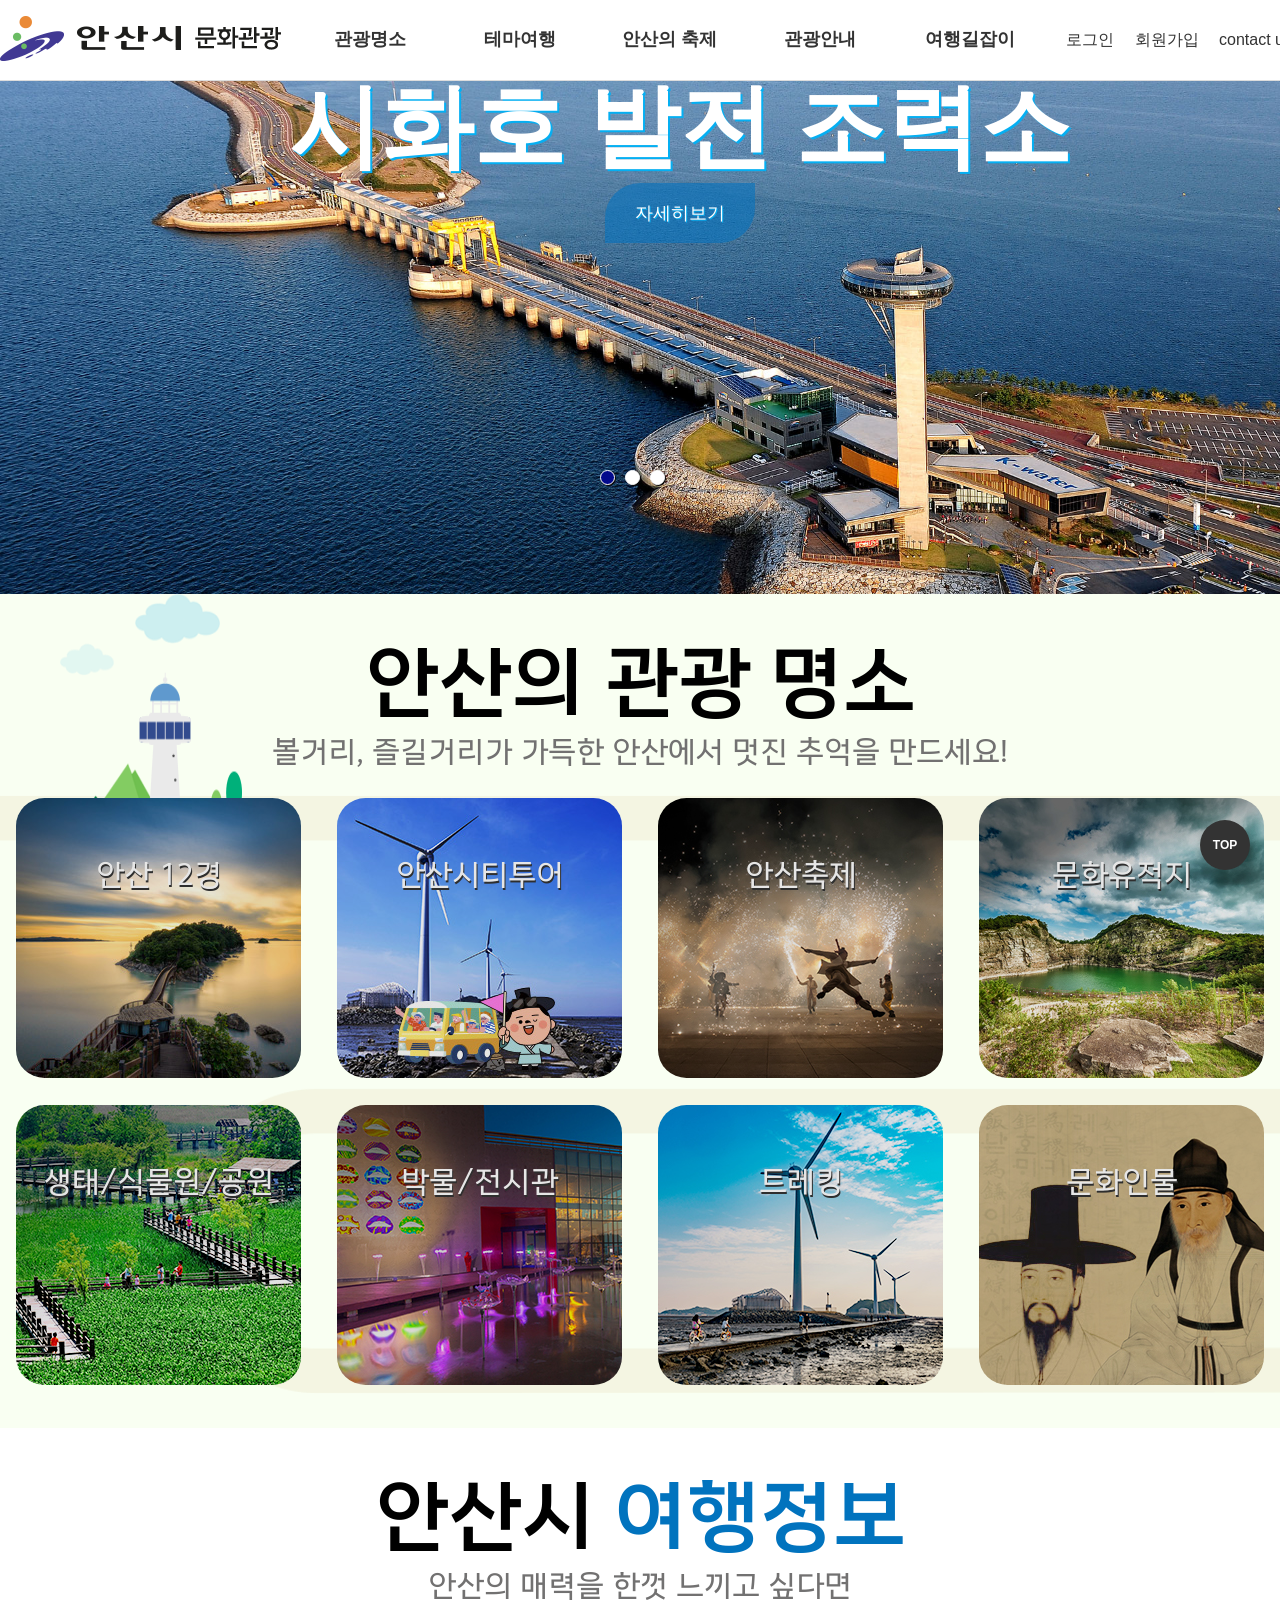
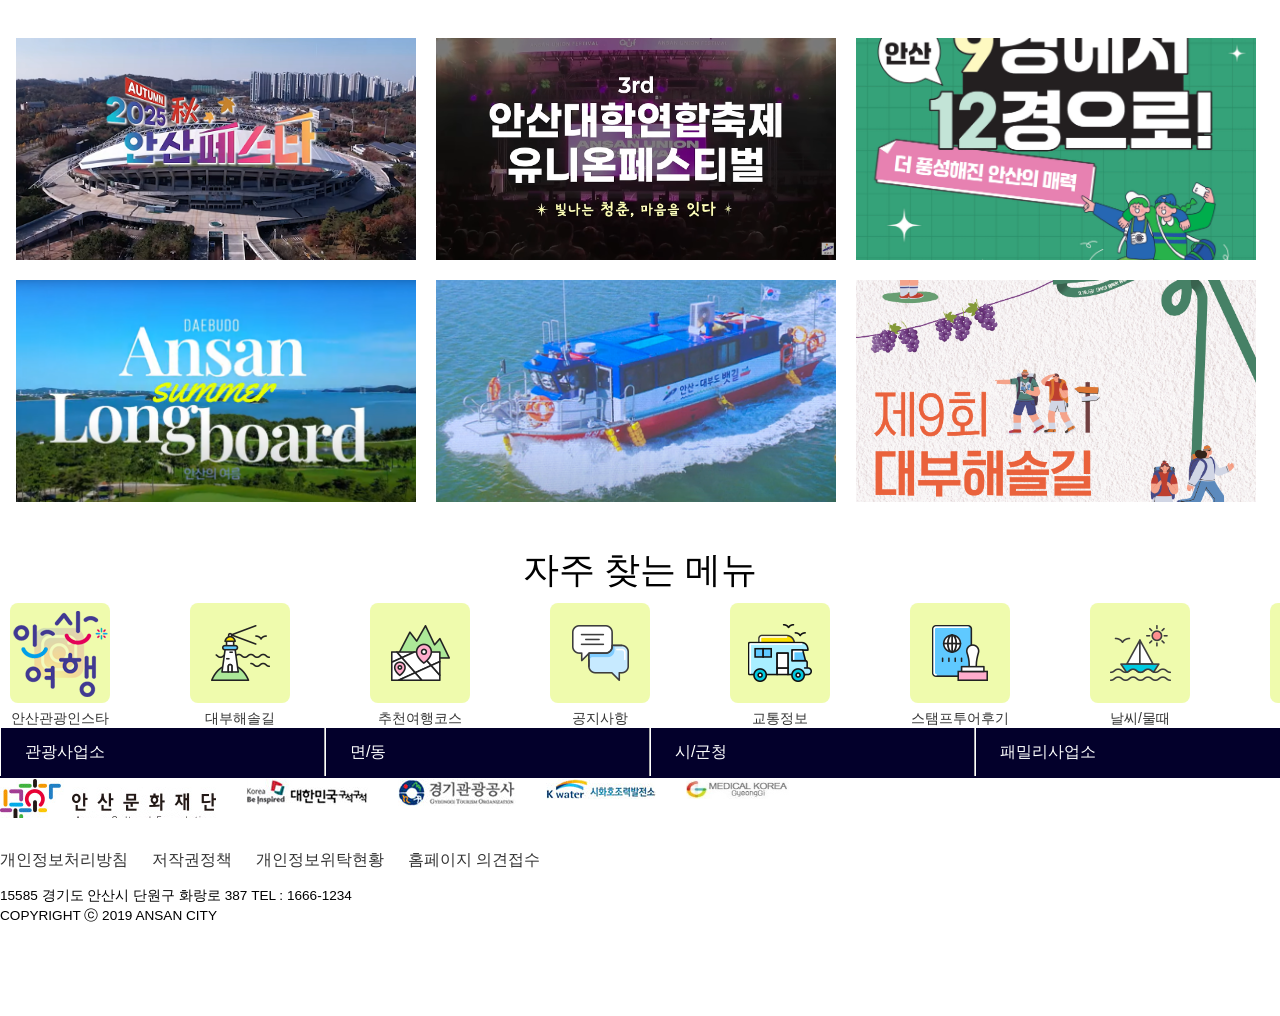
==== index.html @ f05bf269 "안산 문화관광 프로젝트 (미완성)" ====
<!DOCTYPE html>
<head>
    <meta charset="UTF-8">
    <meta name="viewport" content="width=device-width, initial-scale=1.0, maximum-scale=1.0, minimum-scale=1.0,user-scalable=no,target-densitydpi=medium-dpi">
    <title>안산시 문화관광</title>
    <!--메타포: 바로 가기 아이콘, 홈페이지 제목, 검색어, 설명-->
    <meta name="title" content="안산시청 관광문화 홈페이지">
    <meta name="keywords" content="안산 문화관광, 안산시청 문화관광, 안산시 여행정보">
    <meta name="description" content="안산 문화관광 홈페이지">
    <!-- 오픈 그래프 -->
    <meta property="og:type" content="website">
    <meta property="og:description" content="안산 문화관광 홈페이지">
    <meta property="og:site_name" content="안산 관광문화">
    <meta property="og:url" content="https://www.ansan.go.kr/tourinfo/main/main.do">   <!-- 실제 사이트 주소로 변경 -->
    <meta property="og:image" content="">
    
    <!--오픈 그래프-->
    <!--폰트,초기화(reset,css),아이콘-->
    <link rel="stylesheet" href="main.css">
    <link rel="stylesheet" href="reset.css">
    <link rel="stylesheet" href="fonts.css">
    <link rel="stylesheet" href="iconset.css">
    <link rel="stylesheet" href="vs.css">
    <link rel="stylesheet" href="main2.css">
    <link rel="stylesheet" href="responsive.css">
    <link rel="stylesheet" href="common.css">

    <style>
        h1, h2, h3, h4, h5, h6 {font-family: 'Noto', sans-serif;}
        h1 { font-weight: 900; font-size: 72px;}
        h2 { font-weight: 800; font-size: 60px;}
        h3 { font-weight: 700; font-size: 48px;}
        h4 { font-weight: 600; font-size: 36px;}
        p { font-family: 'Noto', sans-serif; font-weight: 400px; line-height: 20px;}
        p.light { font-weight: 400;}
        p.bold {font-weight: 700;}
        p.seoul { font-family: 'SeoulAlrim'; font-weight: 700;}
        span.txt_color { color: rgb(1, 115, 190);}
    </style>
    <style>
    #vs {
        position:relative;
    }
    #vs .img_box {
        width:300vw;
        overflow: hidden;
        transition: 0.8s; 
    }

    #vs .img_box li {
        width: 100vw;
        float:left;
        position: relative;
    }

    #vs img {
        width: 100%;
        height: auto;
        display: block;
    }

    .tit_box {
        position: absolute;
        top: 0;
        width: 100%; 
        left: 40px;
        color: #fff;
    }

    .tit_box h3 {
        text-align: center;
        font-family: 'noto';
        font-size: 92px;
        text-shadow: 2px 2px 0 #05AFF2;
    }

    .tit_box a {
        display: block;
        width: 150px;
        line-height: 60px;
        text-align: center;
        font-size: 18px;
        font-weight: 300;
        clear: both;
        margin: 10px auto;
        color: #fff;
        text-shadow: 1px 1px 0px #05AFF2;
        background-color: rgba(5, 115, 192, 0.6);
        transition: 0.6s; 
        border-radius: 35px 0px 35px 0px; 
    }

    .tit_box a:hover {
        border-radius: 0px 35px 0px 35px;
    }

    .btn_box {
        position:absolute;
        left: 0;
        bottom: 0;
        z-index: 10;
        width: 100%;
        height:24px;
    }
    .btn_wrap {
        width: 80px;
        margin: 0 auto;
        display: flex;
    }
    .btn_wrap li {
        width: 25px;
    }
    .vs_btn {
        display: block;
        width: 15px;
        height: 15px;
        border-radius: 10px;
        background-color: #fff;
        cursor: pointer;
        border:1px solid #ffffff;
        box-shadow: 1px 1px 0px blur #fff;
    }
    </style>
    <style>
/* html body를 붙여 선택자 점수를 가장 높게 만듭니다 */
    #relation ul li {
    position: relative !important;
    overflow: visible !important; /* 내부 박스가 튀어나오게 허용 */
}

    #relation .sel {
    bottom: 100% !important;   /* 부모 li 바로 위부터 시작 (숫자 대신 100%) */
    left: 0 !important;
    height: 0 !important;
    display: block !important;
    visibility: hidden !important;
    transition: height 0.6s !important;
}

/* 체크 시 동작 강제 적용 */
html body #relation input[type=radio]:checked ~ .sel {
    height: 200px !important;
    visibility: visible !important;
    z-index: 9999 !important;   /* 다른 요소에 가려지지 않게 최상단 배치 */
}
</style>
    
</head>
<body>
    <div class="wrap">
        <header id="hd">
            <div class="container">
                <a href="" class="logo">
                    <img src="./output/longlogo.png" alt="안산문화관광로고">
                </a>
                <nav class="gnb">
                    <ul class="menu">
                        <li>
                            <a href="sub1.html" class="dp1">관광명소</a>
                            <ul class="sub">
                                <li><a href="sub1.html">안산12경</a></li>
                                <li><a href="sub12.html">안산 BIG5가치</a></li>
                                <li><a href="sub13.html">김홍도 축제</a></li>
                                <li><a href="sub14.html">자연관광</a></li>
                                <li><a href="sub15.html">문화관광</a></li>
                            </ul>
                        </li>
                        <li>
                            <a href="sub2.html" class="dp2">테마여행</a>
                            <ul class="sub">
                                <li><a href="sub21.html">안산시티투어</a></li>
                                <li><a href="sub22.html">안산생태관광</a></li>
                                <li><a href="sub23.html">안산-대부도 뱃길</a></li>
                                <li><a href="sub24.html">안산스탬프투어</a></li>
                                <li><a href="sub25.html">대부도 3박4일</a></li>
                            </ul>
                            <nav class="tnb"><a href=""></a><a href=""></a><a href=""></a></nav>
                        </li>
                        <li>
                            <a href="sub3.html" class="dp3">안산의 축제</a>
                            <ul class="sub">
                                <li><a href="sub31.html">국제거리극축제</a></li>
                                <li><a href="sub32.html">세계인의 날 축제</a></li>
                                <li><a href="sub33.html">별망성예술제</a></li>
                                <li><a href="sub34.html">단원미술제</a></li>
                                <li><a href="sub35.html">대부포도축제</a></li>
                            </ul>
                            <nav class="tnb"><a href=""></a><a href=""></a><a href=""></a></nav>
                        </li>
                        <li>
                            <a href="sub4.html" class="dp4">관광안내</a>
                            <ul class="sub">
                                <li><a href="sub41.html">안산의 맛</a></li>
                                <li><a href="sub42.html">교통정보</a></li>
                                <li><a href="sub43.html">날씨 * 물때</a></li> <!-- 별모양 가운데 점으로 바꾸기 !-->
                                <li><a href="sub44.html">관광지도</a></li>
                                <li><a href="sub45.html">문화관광해설 예약</a></li>
                            </ul>
                        </li>
                        <li>
                            <a href="sub5.html" class="dp5">여행길잡이</a>
                            <ul class="sub">
                                <li><a href="sub51.html">공지사항</a></li>
                                <li><a href="sub52.html">관광안내소</a></li>
                                <li><a href="sub53.html">관광홍보물 신청</a></li>
                                <li><a href="sub54.html">관광사진</a></li>
                                <li><a href="sub55.html">관광홍보 영상</a></li>
                            </ul>
                        </li>
                    </ul>
                </nav>
                <nav class="tnb">
                        <a href="log.html">로그인</a>
                        <a href="join.html">회원가입</a>
                        <a href="contact.html">contact us</a>
                </nav>
            </div>
    </header>
        <main class="content">
            <figure id="vs">
            <input type="radio" id="ra1" class="ra" name="ra" checked>
            <input type="radio" id="ra2" class="ra" name="ra">
            <input type="radio" id="ra3" class="ra" name="ra">
                <ul class="img_box">
                    <li>
                        <img src="./output/bgi1.jpg" alt="시화호발전조력소">
                        <div class="tit_box">
                            <h3> 시화호 발전 조력소 </h3>
                                <a href="https://www.kwater.or.kr/website/tlight.do">자세히보기
                                </a>
                        </div>
                    </li>
                    <li>
                        <img src="./output/bgi2.jpg" alt="대부해솔길">
                        <div class="tit_box">
                            <h3>대부해솔길</h3>
                            <a href="https://xn--2e0b93jnti.kr/">자세히보기</a>
                        </div>
                    </li>
                    <li>
                        <img src="./output/bgi3.jpg" alt="구봉도 낙조">
                        <div class="tit_box">
                            <h3>구봉도 낙조</h3>
                            <a href="https://구봉도.kr/64">자세히보기</a>
                        </div>
                    </li>
                </ul>
                <div class="btn_box">
                <ul class="btn_wrap">
                    <li><label for="ra1" class="vs_btn" id="vs_btn1"></label></li>
                    <li><label for="ra2" class="vs_btn" id="vs_btn2"></label></li>
                    <li><label for="ra3" class="vs_btn" id="vs_btn3"></label></li>
                </ul>
            </div>
            </figure>

            <section class="page" id="page1">
                <div class="page_wrap">
                    <h2 class="page_title">안산의 관광 명소</h2>
                    <h2 class="tit4">볼거리, 즐길거리가 가득한 안산에서 멋진 추억을 만드세요!</h2>
                    <div class="page_grid">
                    <div class="row2">
                        <figure id="big_thumb1" class="big_thumb">
                            <a href="">
                                <img src="./output/image-row11.jpg" alt="대부해솔길">
                                    <div class="thumb_content">
                                        <h5 class="tit2">안산 12경</h5>
                                        <!-- <span>
                                            <strong>안산 12경</strong>
                                            <em>자세히보기</em>
                                        </span> -->
                                    </div>
                            </a>
                        </figure>
                        <figure id="big_thumb2" class="big_thumb">
                            <a href="">
                                <img src="./output/image-row21.jpg" alt="안산시티투어" >
                                    <div class="thumb_content">
                                        <h5 class="tit2">안산시티투어</h5>
                                    </div>
                            </a>
                            </figure>
                        <figure id="big_thumb3" class="big_thumb">
                            <a href="">
                                <img src="./output/image-row31.jpg" alt="안산 축제">
                                    <div class="thumb_content">
                                        <h5 class="tit2">안산축제</h5>
                                    </div>
                            </a>
                        </figure>
                        <figure id="big_thumb4" class="big_thumb">
                            <a href="">
                                <img src="./output/image-row41.jpg" alt="문화유적지">
                                <div class="thumb_content">
                                    <h5 class="tit2">문화유적지</h5>
                                </div>
                            </a>
                        </figure>
                        <figure id="big_thumb5" class="big_thumb">
                            <a href="">
                                <img src="./output/image-row51.jpg" alt="생태/식물원/공원">
                                <div class="thumb_content">
                                    <h5 class="tit2">생태/식물원/공원</h5>
                                </div>
                            </a>
                        </figure>
                        <figure id="big_thumb6" class="big_thumb">
                            <a href="">
                                <img src="./output/image-row61.jpg" alt="박물/전시관">
                                <div class="thumb_content">
                                    <h5 class="tit2">박물/전시관</h5>
                                </div>
                            </a>
                        </figure>
                        <figure id="big_thumb7" class="big_thumb">
                            <a href="">
                                <img src="./output/image-row71.jpg" alt="트레킹">
                                <div class="thumb_content">
                                    <h5 class="tit2">트레킹</h5>
                                </div>
                            </a>
                        </figure>
                        <figure id="big_thumb8" class="big_thumb">
                            <a href="">
                                <img src="./output/image-row81.jpg" alt="문화인물">
                                <div class="thumb_content">
                                    <h5 class="tit2">문화인물</h5>
                                </div>
                            </a>
                        </figure>
                        </div>
                    </div>
                </div>
        </section>
<a href="#" class="btn-top">TOP</a>

        <section class="page" id="page2">
                <div class="page_wrap">
                    <h2 class="page_title">안산시 <span class="txt_color">여행정보</span></h2>
                    <h2 class="tit4">안산의 매력을 한껏 느끼고 싶다면</h2>
                    <div class="page_grid2">
                    <div class="row3">
                        <div class="movie_wrap" id="movie_wrap2">
                            <ul class="movie_lst">
                                <li class="col" id="movie1"><a href="" class="movie" title="새 창 열림"></a></li>
                                <li class="col" id="movie2"><a href="" class="movie" title="새 창 열림"></a></li>
                                <li class="col" id="movie3"><a href="" class="movie" title="새 창 열림"></a></li>
                                <li class="col" id="movie4"><a href="" class="movie" title="새 창 열림"></a></li>
                                <li class="col" id="movie5"><a href="" class="movie" title="새 창 열림"></a></li>
                                <li class="col" id="movie6"><a href="" class="movie" title="새 창 열림"></a></li>
                            </ul>
                        </div>
                  
                    </div>
            </div>
    <div class="row4">
                        <h4 class="box_tit">자주 찾는 메뉴</h4>
                        <ul class="box_lst">
                            <li class="box_item" id="box_item1">
                                <a href="">
                                    <div class="box_img"></div>
                                    <h5 class="box_item_tit">안산-대부도 뱃길</h5>
                                </a>
                            </li>
                            <li class="box_item" id="box_item2">
                                <a href="">
                                    <div class="box_img"></div>
                                    <h5 class="box_item_tit">안산관광인스타그램</h5>
                                </a>
                            </li>
                            <li class="box_item" id="box_item3">
                                <a href="">
                                    <div class="box_img"></div>
                                    <h5 class="box_item_tit">대부해솔길</h5>
                                </a>
                            </li>
                            <li class="box_item" id="box_item4">
                                <a href="">
                                    <div class="box_img"></div>
                                    <h5 class="box_item_tit">추천여행코스</h5>
                                </a>
                            </li>
                            <li class="box_item" id="box_item5">
                                <a href="">
                                    <div class="box_img"></div>
                                    <h5 class="box_item_tit">공지사항</h5>
                                </a>
                            </li>
                            <li class="box_item" id="box_item6">
                                <a href="">
                                    <div class="box_img"></div>
                                    <h5 class="box_item_tit">교통정보</h5>
                                </a>
                            </li>
                            <li class="box_item" id="box_item7">
                                <a href="">
                                    <div class="box_img"></div>
                                    <h5 class="box_item_tit">스탬프투어후기</h5>
                                </a>
                            </li>
                            <li class="box_item" id="box_item8">
                                <a href="">
                                    <div class="box_img"></div>
                                    <h5 class="box_item_tit">날씨/물때</h5>
                                </a>
                            </li>
                            <li class="box_item" id="box_item9">
                                <a href="">
                                    <div class="box_img"></div>
                                    <h5 class="box_item_tit">홍보물신청</h5>
                            </li>
                        </ul>
                    </div>
                </div>
        </section>
        </main>
            
        <footer id="ft">
            <div class="container">
                <nav id="relation">
                    <ul>
                        <li>
                            <input type="radio" name="sel" id="ra11">
                            <label for="ra11">관광사업소</label>
                            <div class="sel" id="sel1">
                                <a href="">선택1</a>
                                <a href="">선택2</a>
                                <a href="">선택3</a>
                                <a href="">선택4</a>
                                <a href="">선택5</a>
                            </div>
                        </li>
                        <li>
                            <input type="radio" name="sel" id="ra12">
                            <label for="ra12">면/동</label>
                            <div class="sel" id="sel2">
                                <a href="">선택1</a>
                                <a href="">선택2</a>
                                <a href="">선택3</a>
                                <a href="">선택4</a>
                                <a href="">선택5</a>
                            </div>
                        </li>
                        <li>
                            <input type="radio" name="sel" id="ra13">
                            <label for="ra13">시/군청</label>
                            <div class="sel" id="sel3">
                                <a href="">선택1</a>
                                <a href="">선택2</a>
                                <a href="">선택3</a>
                                <a href="">선택4</a>
                                <a href="">선택5</a>
                            </div>
                        </li>
                        <li>
                            <input type="radio" name="sel" id="ra14">
                            <label for="ra14">패밀리사업소</label>
                            <div class="sel" id="sel4">
                                <a href="">선택1</a>
                                <a href="">선택2</a>
                                <a href="">선택3</a>
                                <a href="">선택4</a>
                                <a href="">선택5</a>
                            </div>
                        </li>
                    </ul>
                </nav>
                <nav id="banner_bar">
                    <ul>
                        <li><a href="https://www.ansanart.com/index.do"><img src="./output/banner1.jpg" alt="안산문화재단"></a></li>
                        <li><a href="https://korean.visitkorea.or.kr/main/main.do"><img src="./output/banner2.jpg" alt="대한민국 구석구석"></a></li>
                        <li><a href="https://ggtour.or.kr/gto/"><img src="./output/banner3.jpg" alt="경기관광공사"></a></li>
                        <li><a href="https://www.kwater.or.kr/website/tlight.do"><img src="./output/banner4.jpg" alt="시화호조력발전소"></a></li>
                        <li><a href="https://www.medicalkorea.or.kr/en/index"><img src="./output/banner5.jpg" alt="MEDICAL KOREA"></a></li>
                    </ul>
                </nav>
                <nav id="fnb">
                    <a href="#">개인정보처리방침</a>
                    <a href="#">저작권정책</a>
                    <a href="#">개인정보위탁현황</a>
                    <a href="#">홈페이지 의견접수</a>
                </nav>
                <div class="copyright">
                    <p class="addr"> 15585 경기도 안산시 단원구 화랑로 387 TEL : 1666-1234</p>
                    <p class="copy"> COPYRIGHT ⓒ 2019 ANSAN CITY</p>
                </div>
            </div>
        </footer>
    </div>
</body>
</html>
---- main.css ----
@charset "utf-8";

.page {
    clear: both;
    width: 100vw;
    padding: 40px 0px;
}

.page_wrap {
    width: 1280px;
    margin: 0 auto;
    padding: 0 16px; 
}

.page_title {
    text-align: center;
    font-family: 'SeoulAlrim';
    font-size: 78px;
    line-height: 95px;
    padding:0px 30px;
    font-weight:700;
    
}

.page_grid {
    clear: both;
    width: 100%;
}

#page1 {
    background-color: #f9fff2;
    background-image: url("./output/bgimage1.png");
    background-repeat: no-repeat;
    background-size: 1920px 800px ;

}

.row1, .row2 {
    display: flex;
    gap: 24px;
    flex-wrap: wrap;
    padding-top: 24px;
    justify-content: space-between;
}

.row1 figure, .row2 figure {
    filter: brightness(0.9);
    transition: 0.3s;
}

.row1 figure:hover, .row2 figure:hover {
    filter: brightness(1.1);
}

.big_thumb {
    
    position: relative;
    
}

.big_thumb img {
    
    overflow-x: hidden; 
    border-radius: 10%;
}

.big_thumb:hover img {
    filter: brightness(circle);
    transition: 1s;
}

.big_thumb.span {
    display: none;
}

/* a, em, span { 
    box-sizing: content-box;
} */


.big_thumb .thumb_content {
    position:absolute;
    width: 100%;
    top: 32px;
    z-index: 80;
    padding-top: 24px;
    
    
}

.tit1, .tit2, .tit3 {
    text-align: center;
    font-family: 'SeoulAlrim';
    color: #fff;
    font-weight: 500;
    text-shadow: 1px 2px 0px #333;
    align-items: center;
    line-height: 1.4;
    
}

.tit1 {
    font-size:12px;
}

.tit2 {
    font-size: 30px;
    
}

.tit4 {
    text-align: center;
    font-size: 30px;
    font-family: 'SeoulAlrim';
    color: #727171;
    font-weight: 600;
    align-items: center;
    line-height: 1.5;
}


.s_thumb {
    position: relative;
}

.s_thumb img {
    border: 1px solid #f1f1f1;
}

.s_thumb:hover img {
    border: 1px solid #05AFF2;
}

.s_thumb .thumb_content {
    position:absolute;
    width: 100%;
    top: 32px;
    z-index: 80;
    padding-top: 24px;
}
---- fonts.css ----
@charset "utf-8";

@font-face {
    font-family: 'Noto';
    src: url('./fonts/NotoSansKR-Thin.ttf') format('truetype');
    font-weight: 100;
    font-style: normal;
    font-display: swap;
}

@font-face {
    font-family: 'Noto';
    src: url('./fonts/NotoSansKR-ExtraLight.ttf') format('truetype');
    font-weight: 200;
    font-style: normal;
    font-display: swap;
}
@font-face {
    font-family: 'Noto';
    src: url('./fonts/NotoSansKR-Light.ttf') format('truetype');
    font-weight: 300;
    font-style: normal;
    font-display: swap;
}

@font-face {
    font-family: 'Noto';
    src: url('./fonts/NotoSansKR-Regular.ttf') format('truetype');
    font-weight: 400;
    font-style: normal;
    font-display: swap;
}

@font-face {
    font-family: 'Noto';
    src: url('./fonts/NotoSansKR-Medium.ttf') format('truetype');
    font-weight: 500;
    font-style: normal;
    font-display: swap;
}

@font-face {
    font-family: 'Noto';
    src: url('./fonts/NotoSansKR-SemiBold.ttf') format('truetype');
    font-weight: 600;
    font-style: normal;
    font-display: swap;
}


@font-face {
    font-family: 'Noto';
    src: url('./fonts/NotoSansKR-Bold.ttf') format('truetype');
    font-weight: 700;
    font-style: normal;
    font-display: swap;
}

@font-face {
    font-family: 'Noto';
    src: url('./fonts/NotoSansKR-ExtraBold.ttf') format('truetype');
    font-weight: 800;
    font-style: normal;
    font-display: swap;
}

@font-face {
    font-family: 'Noto';
    src: url('./fonts/NotoSansKR-Black.ttf') format('truetype');
    font-weight: 900;
    font-style: normal;
    font-display: swap;
}

@font-face {
    font-family: 'NotoV';
    src: url('./fonts/NotoSansKR-VariableFont_wght.ttf') format('truetype');
    font-weight: 100 900;
    font-style: normal;
    font-display: swap;
}


@font-face {
    font-family: 'SeoulAlrim';
    src: url('./fonts/SeoulAlrimTTF-Medium.ttf') format('truetype');
    font-weight: 600;
    font-style: normal;
    font-display: swap;
}


@font-face {
    font-family: 'SeoulAlrim';
    src: url('./fonts/SeoulAlrimTTF-Bold.ttf') format('truetype');
    font-weight: 700;
    font-style: normal;
    font-display: swap;
}

@font-face {
    font-family: 'SeoulAlrim';
    src: url('./fonts/SeoulAlrimTTF-ExtraBold.ttf') format('truetype');
    font-weight: 800;
    font-style: normal;
    font-display: swap;
}




@font-face {
    font-family: 'SeoulHangang';
    src: url('./fonts/SeoulHangangL.ttf') format('truetype');
    font-weight: 400;
    font-style: normal;
    font-display: swap;
}

@font-face {
    font-family: 'SeoulHangang';
    src: url('./fonts/SeoulHangangM.ttf') format('truetype');
    font-weight: 500;
    font-style: normal;
    font-display: swap;
}

@font-face {
    font-family: 'SeoulHangang';
    src: url('./fonts/SeoulHangangB.ttf') format('truetype');
    font-weight: 600;
    font-style: normal;
    font-display: swap;
}

@font-face {
    font-family: 'SeoulHangang';
    src: url('./fonts/SeoulHangangEB.ttf') format('truetype');
    font-weight: 700;
    font-style: normal;
    font-display: swap;
}



@font-face {
    font-family: 'SeoulNamSan';
    src: url('./fonts/SeoulNamsanB.ttf') format('truetype');
    font-weight: 700;
    font-style: normal;
    font-display: swap;
}


/*레이아웃, 색감, 폰트, 아이콘*/
---- iconset.css ----
@charset "utf-8";

.icon_bar li {
    width: 150px;
    height: 150px;
    background-image: url("output/share.png");
    background-repeat: no-repeat;
}

.icon1 {
    background-position: 0 0;
}

.icon2 {
    background-position: -150px 0;
}

.icon3 {
    background-position: -300px 0;
}

.icon4 {
    background-position: -450px 0;
}

.icon5 {
    background-position: -600px 0;
}

.icon6 {
    background-position: 0 -150px;
}

.icon7 {
    background-position: -150px -150px;
}

.icon8 {
    background-position: -300px -150px;
}
---- vs.css ----
@charset "utf-8";

#vs .img_box {
        width:300vw;
        overflow: hidden;
        transition: 0.8s; 
    }

    #vs .img_box li {
        width: 100vw;
        float:left;
        position: relative;
    }

    #vs img {
        width: 100%;
        height: auto;
        display: block;
    }

.tit_box {
    position: absolute;
    top: 390px;
    width: 100%;
    left: -500px;
    color: #fff;
}

.tit_box h3 {
    text-align: center;
    font-family: "SeoulAlrim";
    font-size: 6em;
    text-shadow: 2px 3px 0 #151515d7;
}

.tit_box a {
    display: block;
    width: 150px;
    line-height: 60px;
    text-align: center;
    font-size: 18px;
    font-weight: 500;
    clear: both;
    margin: 35px auto;
    color: #fff;
    text-shadow: 1px 1px #05AFF2;
    background-color: rgba(50, 157, 234, 0.6);
    transition: 0.6s;
    border-radius: 35px 0px 35px 0px;
}

.tit_box a:hover {
    border-radius: 0px 35px 0px 35px;
}

.btn_box {
    position:absolute;
    left: 0;
    bottom: 4%;
    z-index: 10;
        width: 100%;
        height:24px;
    }
    .btn_wrap {
        width: 80px;
        margin: 0 auto;
        display: flex;
    }
    .btn_wrap li {
        width: 30px;
    }
    .vs_btn {
        display: block;
        width: 15px;
        height: 15px;
        margin-top: -100px;
        border-radius: 10px;
        background-color: #fff;
        cursor: pointer;
        border:1px solid #6c6a6a;
        box-shadow: 1px 1px 0px #090909;
}
    .ra {
        display: none; 
}
    #ra1:checked ~ .img_box {
        margin-left: 0;
}
    #ra2:checked ~ .img_box {
        margin-left:-100vw;
}
    #ra3:checked ~ .img_box {
        margin-left:-200vw;
}
    #ra1:checked ~ .btn_box #vs_btn1 {
        background-color: #030A8C;
}
    #ra2:checked ~ .btn_box #vs_btn2 {
        background-color: #030A8C;
}
    #ra3:checked ~ .btn_box #vs_btn3 {
        background-color: #030A8C;
}
---- main2.css ----
@charset "utf-8";

#page2 {
    background-color: #fff;
    background-image: url();
    background-repeat: no-repeat;
    block-size: auto;
    background-position: left top, right bottom;
    height: 100vh;
}

.page_grid2 {
    display: flex;
    flex-direction: column;
    gap: 40px;
}

.row3 {
    display: flex;
    gap: 24px;
}

.movie_wrap .col {
    background-repeat: no-repeat;
    background-position: center center;
    background-size: cover;
    transition: 0.6s;
}

.movie_wrap .col:hover {
    background-size: auto 130%;
}

.movie_lst {
    display: flex;
    flex-wrap: wrap;
    gap: 20px;
    padding-top: 30px;
    padding-left: 0px;
    padding-bottom: 50px;
}

.movie_lst .col {
    width: 400px;
    height: 222px;
}

#movie1 {
    background-image: url("output/movie1.png");
}



#movie2 { 
    background-image: url("./output/movie2.png");
}

#movie3 { 
    background-image: url("./output/movie3.png");
}

#movie4 { 
    background-image: url("./output/movie4.png");
}

#movie5 { 
    background-image: url("./output/movie5.png");
}

#movie6 { 
    background-image: url("./output/movie6.png");
}


/*.movie_lst .col a, #movie1 a {
    display:block;
    width: 100%;
    height: 100%;
    background-image: url("");
    background-repeat: no-repeat;
    background-position: center center;
}

.movie_lst .col a:hover, #movie1 a:hover {
    background: none;
}*/




.row4 {
    clear: both;
    width: 100%;
    padding: 0 150px;
}

.box_tit {
    text-align: center;
    font-size: 36px;
    font-family: "SeoulHangang";
    font-weight: 500;
    padding-bottom: 15px;
}

.box_lst {
    display: flex;
    justify-content: center;
    gap: 80px;
    width: 100%; /* 전체 너비의 80%만 사용 */
    margin: 0 auto; /* 중앙 정렬 */
}

.box_lst .box_item a {
    display: block;
    width: 100px;
    height: 130px;
    text-align: center;
    overflow: hidden;
    position: relative;
}

.box_lst .box_img {
    position: absolute;
    top: 0;
    left: 0;
    width: 100px;
    height: 100px;
    background-color: #effbad;
    background-position: center center;
    background-repeat: no-repeat;
    border-radius: 8px;
    transition: 1s;
}

.box_lst .box_item_tit {
    text-align: center;
    line-height: 30px;
    font-weight: 400;
    font-size: 14px;
    width: 100%;
    height: 30px;
    position:absolute;
    left: 0;
    bottom:0;
}

.box_lst .box_item_tit a:hover {
    text-decoration: underline;
}

#box_item1 .box_img {
    background-image: url("./output/item1.png");
}

#box_item1 a:hover .box_img {
    /*transform: rotate(360deg);*/
    transform: translateX(-110px);
}

#box_item2 .box_img {
    background-image: url("./output/item2.png");
}

#box_item2 a:hover .box_img {
    transform:rotateY(360deg);
    /*transform: translateX(110px);*/
}

#box_item3 .box_img {
    background-image: url("./output/item3.png");
}

#box_item3 a:hover .box_img {
    transform:rotateY(360deg);
}


#box_item4 .box_img {
    background-image: url("./output/item4.png");
}

#box_item4 a:hover .box_img {
    transform:rotateY(360deg);
} 

#box_item5 .box_img {
    background-image: url("./output/item5.png");
}

#box_item5 a:hover .box_img {
    transform: scale(1.1);
}

#box_item6 .box_img {
    background-image: url("./output/item6.png");
}

#box_item6 a:hover .box_img {
    transform: translateX(110px);
} 
#box_item7 .box_img {
    background-image: url("./output/item7.png");
}

#box_item7 a:hover .box_img {
    transform:rotateY(360deg);
} 
#box_item8 .box_img {
    background-image: url("./output/item8.png");
}

#box_item8 a:hover .box_img {
    transform: translateX(110px);
} 
#box_item9 .box_img {
    background-image: url("./output/item9.png");
}

#box_item9 a:hover .box_img {
    transform: translateX(110px);
}
---- responsive.css ----
@charset "utf-8";

/* 태블릿: 화면의 너비가 1024px 이하 */
@media (max-width: 1024px) {
    /* 헤더 영역 */
    .container {
        width: 100%;
        padding: 0 16px;
    }

    #hd .container {
        flex-wrap: wrap;
        gap: 16px;
    }

    .logo img {
        height: 50px;
    }

    #smart {
        display: block;
    }


    #ck1:not(:checked) ~ .gnb { 
        height: 0;
        overflow: hidden;
        transition: 0.7s;
    }

    #ck1:checked ~ .gnb { 
        margin-top: 20px;
        height: 80px;
    }

    .gnb .menu {
        gap: 16px;
    }

    .gnb .menu > li {
        min-width: 100px;
    }

    .gnb .menu a.dp1 {
        font-size: 15px;
        padding-left: 12px;
    }

    .gnb:before {
        top: 50px;
    }

    .tnb {
        padding-right: 40px;
    }

    .tnb a {
        font-size: 0.8em;
        padding: 4px 6px;
    }

    

    /* 콘텐츠 영역 */
    /* 공통 페이지 폭 */
    .page_wrap {
        width: 100%;
        padding: 0 24px;
    }

    /* =========================
       #vs (비주얼 슬라이드)
    ========================== */
    .tit_box {
        left: 20px;
        top: 40px;
    }

    .tit_box h3 {
        font-size: 64px;
    }

    .tit_box a {
        width: 140px;
        line-height: 54px;
        font-size: 16px;
    }

    .btn_wrap {
        width: 100px;
    }

    /* =========================
       #page1
    ========================== */
    .page_title {
        font-size: 60px;
    }

    .row1, .row2 {
        gap: 16px;
    }

    .row1 figure, .row2 figure {
        width: calc(50% - 8px);
    }

    .tit1 { font-size: 28px; }
    .tit2 { font-size: 38px; }
    .tit3 { font-size: 28px; }

    /* =========================
       #page2
    ========================== */
    .row3 {
        flex-direction: column;
        gap: 16px;
    }

    #movie1 {
        width: 100%;
        height: 380px;
    }

    .movie_lst .col {
        width: calc(50% - 5px);
        height: 180px;
    }

    .box_tit {
        font-size: 34px;
    }

    .box_lst {
        flex-wrap: wrap;
        gap: 16px;
        justify-content: center;
    }

    .box_lst .box_item {
        width: 100px;
    }



    /* 푸터 영역 */
    #ft .container {
        width: 100%;
        padding: 0 16px;
    }

    /* 관계사이트 */
    #relation ul {
        flex-wrap: wrap;
    }

    #relation ul li {
        width: 50%;
    }

    #relation ul li label {
        font-size: 14px;
        padding-left: 16px;
    }

    /* 배너 바 */
    #banner_bar ul {
        flex-wrap: wrap;
        height: auto;
        gap: 8px;
    }

    #banner_bar ul li {
        width: 32%;
        height: auto;
    }

    /* 하단 메뉴 */
    #fnb {
        flex-wrap: wrap;
        gap: 12px;
    }

    #fnb a {
        padding-right: 12px;
        font-size: 0.9em;
    }

    .copyright {
        font-size: 0.8em;
    }


}





/* 모바일: 화면의 너비가 767px */
@media (max-width: 767px) {
    /* 헤더 영역 */
    #hd .container {
        flex-direction: column;
        align-items: flex-start;
        gap: 12px;
    }

    .logo img {
        height: 44px;
    }

    #smart {
        display: block;
    }


    #ck1:not(:checked) ~ .gnb { 
        height: 0;
        overflow: hidden;
        transition: 0.7s;
    }

    #ck1:checked ~ .gnb { 
        height: 201px;
    }

    /* GNB 전체 폭 */
    .gnb {
        width: 100%;
        position: relative;
    }

    .gnb:before {
        display: none; /* 모바일에서 배경 슬라이드 제거 */
    }

    .gnb .menu {
        flex-direction: column;
        width: 100%;
        gap: 0;
        border-top: 1px solid #ddd;
    }

    .gnb .menu > li {
        width: 100%;
        min-width: auto;
        text-align: left;
        border-bottom: 1px solid #eee;
    }

    .gnb .menu a.dp1 {
        display: block;
        width: 100%;
        padding: 12px 16px;
        font-size: 15px;
    }

    /* hover 비활성화 */
    .gnb:hover .menu li .sub {
        height: 0;
    }

    /* 서브메뉴 모바일 구조 */
    .gnb .sub {
        position: static;
        width: 100%;
        background: #f7f7f7;
        height: 0;
        overflow: hidden;
        transition: 0.4s;
    }

    .gnb .menu li.active .sub {
        height: auto;
        padding: 8px 0;
    }

    .gnb .sub li {
        padding: 6px 20px;
    }

    .gnb .sub li a {
        font-size: 14px;
    }

    /* TNB */
    .tnb {
        width: 100%;
        justify-content: flex-end;
        gap: 8px;
    }

    .tnb a {
        font-size: 0.8em;
    }




    /* 콘텐츠 영역 */


    /*
    .page_wrap {
        width: 320px;
        margin: 0 auto;
        padding: 0;
    }

    .page_title, .page_title:after, .page_title:before {
        font-size: 36px;
        padding: 0;
    }

    .tit_box {
        left: 0;
    }

    .tit_box h3 {
        font-size: 24px;
        padding-top: 32px;
    }

    .tit_box a {
        width: 90px;
        line-height: 32px;
        font-size: 15px;
        margin-top: 36px;
    }

    .row1, .row2 {
        flex-direction: column;
        gap: 0;
        flex-wrap: nowrap;
        justify-content: flex-start;
    }

    .big_thumb .thumb_content {
        top: 0;
    } 

    .s_thumb {
        flex: 1 1 100%;
    }

    .row3, .row4 {
        flex-direction: column;
        gap: 10px;
        flex-wrap: nowrap;
        justify-content: flex-start;
    }

    .movie_lst .col {
        flex: 1 1 100%;
    }

    .box_lst {
        flex-direction: row;
        flex-wrap: wrap;
    }

    .box_item {
        flex: 1 1 100%;
    }

    .box_tit {
        font-size: 18px;
    }
    */

    /* 콘텐츠 영역 */
    /* =========================
       공통
    ========================== */
    .page {
        padding: 24px 0;
    }

    .page_wrap {
        padding: 0 16px;
    }

    .page_title {
        font-size: 34px;
    }

    .page_title::before,
    .page_title::after {
        font-size: 34px;
    }

    /* =========================
       #vs
    ========================== */
    .tit_box {
        left: 0;
        top: 20px;
        text-align: center;
    }

    .tit_box h3 {
        font-size: 42px;
    }

    .tit_box a {
        width: 120px;
        line-height: 48px;
        font-size: 15px;
    }

    .btn_box {
        height: 20px;
    }

    .vs_btn {
        width: 12px;
        height: 12px;
    }

    /* =========================
       #page1
    ========================== */
    .row1, .row2 {
        flex-direction: column;
        gap: 16px;
    }

    .row1 figure,
    .row2 figure {
        width: 100%;
    }

    .big_thumb .thumb_content,
    .s_thumb .thumb_content {
        top: 16px;
        padding-top: 16px;
    }

    .tit1 { font-size: 24px; }
    .tit2 { font-size: 32px; }
    .tit3 { font-size: 24px; }

    /* =========================
       #page2
    ========================== */
    .page_grid2 {
        gap: 24px;
    }

    .row3 {
        flex-direction: column;
    }

    #movie1 {
        width: 100%;
        height: 260px;
    }

    .movie_lst {
        gap: 8px;
    }

    .movie_lst .col {
        width: 100%;
        height: 180px;
    }

    .box_tit {
        font-size: 28px;
        text-align: center;
    }

    .box_lst {
        flex-wrap: wrap;
        gap: 12px;
        justify-content: center;
    }

    .box_lst .box_item a {
        width: 90px;
        height: 120px;
    }

    .box_lst .box_img {
        width: 80px;
        height: 80px;
        left: 5px;
    }

    .box_lst .box_item_tit {
        font-size: 13px;
    }




    /* 푸터 영역 */
    #ft {
        background-image: url("./images/ft_bg2.png");
    }
    #ft .container {
        width: 100%;
        padding: 0 12px;
    }

    /* 관계사이트 */
    #relation {
        height: auto;
    }

    #relation ul {
        flex-direction: column;
    }

    #relation ul li {
        width: 100%;
    }

    #relation ul li label {
        line-height: 44px;
        padding-left: 16px;
        font-size: 14px;
    }

    input[type=radio] ~ .sel {
        position: static;
        border: none;
        border-top: 1px solid #ececec;
        border-bottom: 1px solid #ececec;
    }

    #ra11:checked ~ #sel1,
    #ra12:checked ~ #sel2,
    #ra13:checked ~ #sel3,
    #ra14:checked ~ #sel4 {
        height: auto;
        padding: 8px 0;
    }

    .sel a {
        height: 36px;
        line-height: 36px;
        padding-left: 20px;
        font-size: 13px;
    }

    /* 배너 바 */
    #banner_bar ul {
        flex-wrap: wrap;
        gap: 8px;
    }

    #banner_bar ul li {
        width: 48%;
        height: auto;
    }

    #banner_bar ul li a img {
        width: 100%;
        height: auto;
    }

    /* 하단 메뉴 */
    #fnb {
        flex-direction: column;
        padding-top: 16px;
        gap: 6px;
    }

    #fnb a {
        padding-right: 0;
        font-size: 0.9em;
    }

    /* 카피라이트 */
    .copyright {
        padding-top: 12px;
        font-size: 0.8em;
        line-height: 1.4;
    }

    /*
    #relation {
        display:none;
    }

    #relation ul,
    #banner_bar ul,
    #fnb {
        flex-direction: column;
    }

    #fnb a {
        padding-left: 24px;
        font-size: 14px;
    }

    .copyright {
        padding: 8px;
    }  */
}
---- common.css ----
@charset "utf-8";


* { box-sizing: border-box; }
body { font-family: 'Noto', sans-serif; font-weight:300; }
body { overflow-x: hidden;}

a { text-decoration: none; color: #333; }
.wrap { width: 100%; min-width: 320px; }
.container {
    width: 1300px;
    margin: auto;
    height: 80px;
}

#hd {
    border-bottom: 1px solid #ddd;
}

#hd .container {
    display: flex;
    align-items: center;
    justify-content: space-between; 
}

.logo img {
    width: auto;
}


.gnb::before {
    content: "";
    display: block;
    width: 100vx;
    height: 0px;
    overflow-y: hidden;
    background-color: #fff;
    position: absolute;
    z-index: 90;
    left: 0;
    top: 60px;
    border-bottom: 2px solid #999;
    transition: 0.6s;
}

.gnb:hover::before {
    height: 180px;
}

.gnb .menu {
    display: flex;
    gap: 10px;
}

.gnb .menu > li {
    position:relative;
    min-width: 140px;
    text-align: center;
    font-weight: 600;
    padding-top: 13px;
}

.gnb .menu a.dp1 {
    font-weight: 600;
    font-size: 18px;
}

.gnb .menu a.dp2 {
    font-weight: 600;
    font-size: 18px;
}

.gnb .menu a.dp3 {
    font-weight: 600;
    font-size: 18px;
}
.gnb .menu a.dp4 {
    font-weight: 600;
    font-size: 18px;
}
.gnb .menu a.dp5 {
    font-weight: 600;
    font-size: 18px;
}

.gnb .menu >li:hover a.dp1 {
    color: rgb(133, 5, 73);
}

.gnb .menu >li:hover a.dp2 {
    color: rgb(133, 5, 73);
}
.gnb .menu >li:hover a.dp3 {
    color: rgb(133, 5, 73);
}
.gnb .menu >li:hover a.dp4 {
    color: rgb(133, 5, 73);
}
.gnb .menu >li:hover a.dp5 {
    color: rgb(133, 5, 73);
}


.gnb .sub {
    position: absolute;
    top: 63.8px;
    left: 3px;
    z-index: 100;
    background-color: #fff;
    min-width: 140px;
    flex-direction: column;
    transition: 0.4s;
    height:0px;
    overflow-y: hidden;
    display: flex;
    
}

.gnb:hover .menu li .sub {
    height: 160px;
    border: 1.5px solid #060160;

}

.gnb .menu li:hover .sub {
    background-color: rgb(253, 255, 237);
}

.gnb .sub li {
    min-width: 100px;
    padding: 7.7px;
}

.gnb .sub li a {
    display: block;
    text-overflow: ellipsis;
    white-space: auto;
}

.gnb .sub li:hover a {
    text-decoration: underline;
}

.tnb a {
    padding: 4px 8px;
}

.tnb a:hover{
    color: #333;
    font-weight: 600;
}

#ft { 
    clear:both;
    background-image: url("./output/ftbgc.png");
    background-repeat:repeat-x; 
    height: 50px;
}

#relation ul {
    display: flex;
}

#relation ul li {
    width: 25%;
    position:relative;
}

#relation ul li label {
    display: block;
    line-height: 48px;
    color: #fff;
    font-weight: 500;
    border-left:1px solid #fff;
    border-right:1px solid #aaa;
    padding-left: 24px;
    cursor: pointer;
}

#ra11, #ra12, #ra13, #ra14 {
    display: none;
}

.sel a {
    display:block;
    height: 40px;
    line-height: 40px;
    padding-left: 24px;
}

input[type=radio] ~ .sel {
    transition: 0.8s;
    position: absolute;
    left: 0;
    width: 100%;
    line-height: 40px; 
    bottom: 48px;
    z-index:10;
    height: 0;
    overflow: hidden;
    background-color: #fff;
    border:1px solid #ececec;
}



#ra11:checked ~ #sel1 {
    display:block;
    height: 200px;
}
    



#ra12:checked ~ #sel2 {
    display:block;
    height: 200px;
}

#ra13:checked ~ #sel3 {
    display:block;
    height: 200px;
}

#ra14:checked ~ #sel4 {
    display:block;
    height: 200px;
}

#banner_bar {
    clear:both;
    width: 100%;
}

#banner_bar ul {
    display: flex;
    height: 42px;
}

#banner_bar ul li {
    height: 42px;
    overflow: hidden;
}

#banner_bar ul li a {
    display:block; 
}

#banner_bar ul li a img {
    display:block;
    width: 100%;
    height: auto;
    padding-top: 3px;
    padding-right: 30px;
  
}

#fnb {
    clear:both;
    display: flex; 
    padding-top: 24px;
}

#fnb a {
    line-height: 36px;
    display:block;
    padding-right: 24px;
    color: #333;
    font-weight: 500;
}

#fnb a:hover {
    color:navy;
}

.copyright {
    line-height: 1.3;
    padding-top: 8px;
    font-size: 0.85em;
}


html {
  scroll-behavior: smooth;
}

.btn-top {
  position: fixed;    
  bottom: 30px;       
  right: 30px;        
  width: 50px;        
  height: 50px;       
  background-color: #333; 
  color: #fff;        
  border-radius: 50%; 
  display: flex;
  justify-content: center;
  align-items: center;
  text-decoration: none;
  font-size: 12px;
  font-weight: bold;
  box-shadow: 0 4px 10px rgba(0,0,0,0.2);
  z-index: 999;       
  transition: 0.3s;   
}

.btn-top:hover {
  background-color: #0056b3;
}
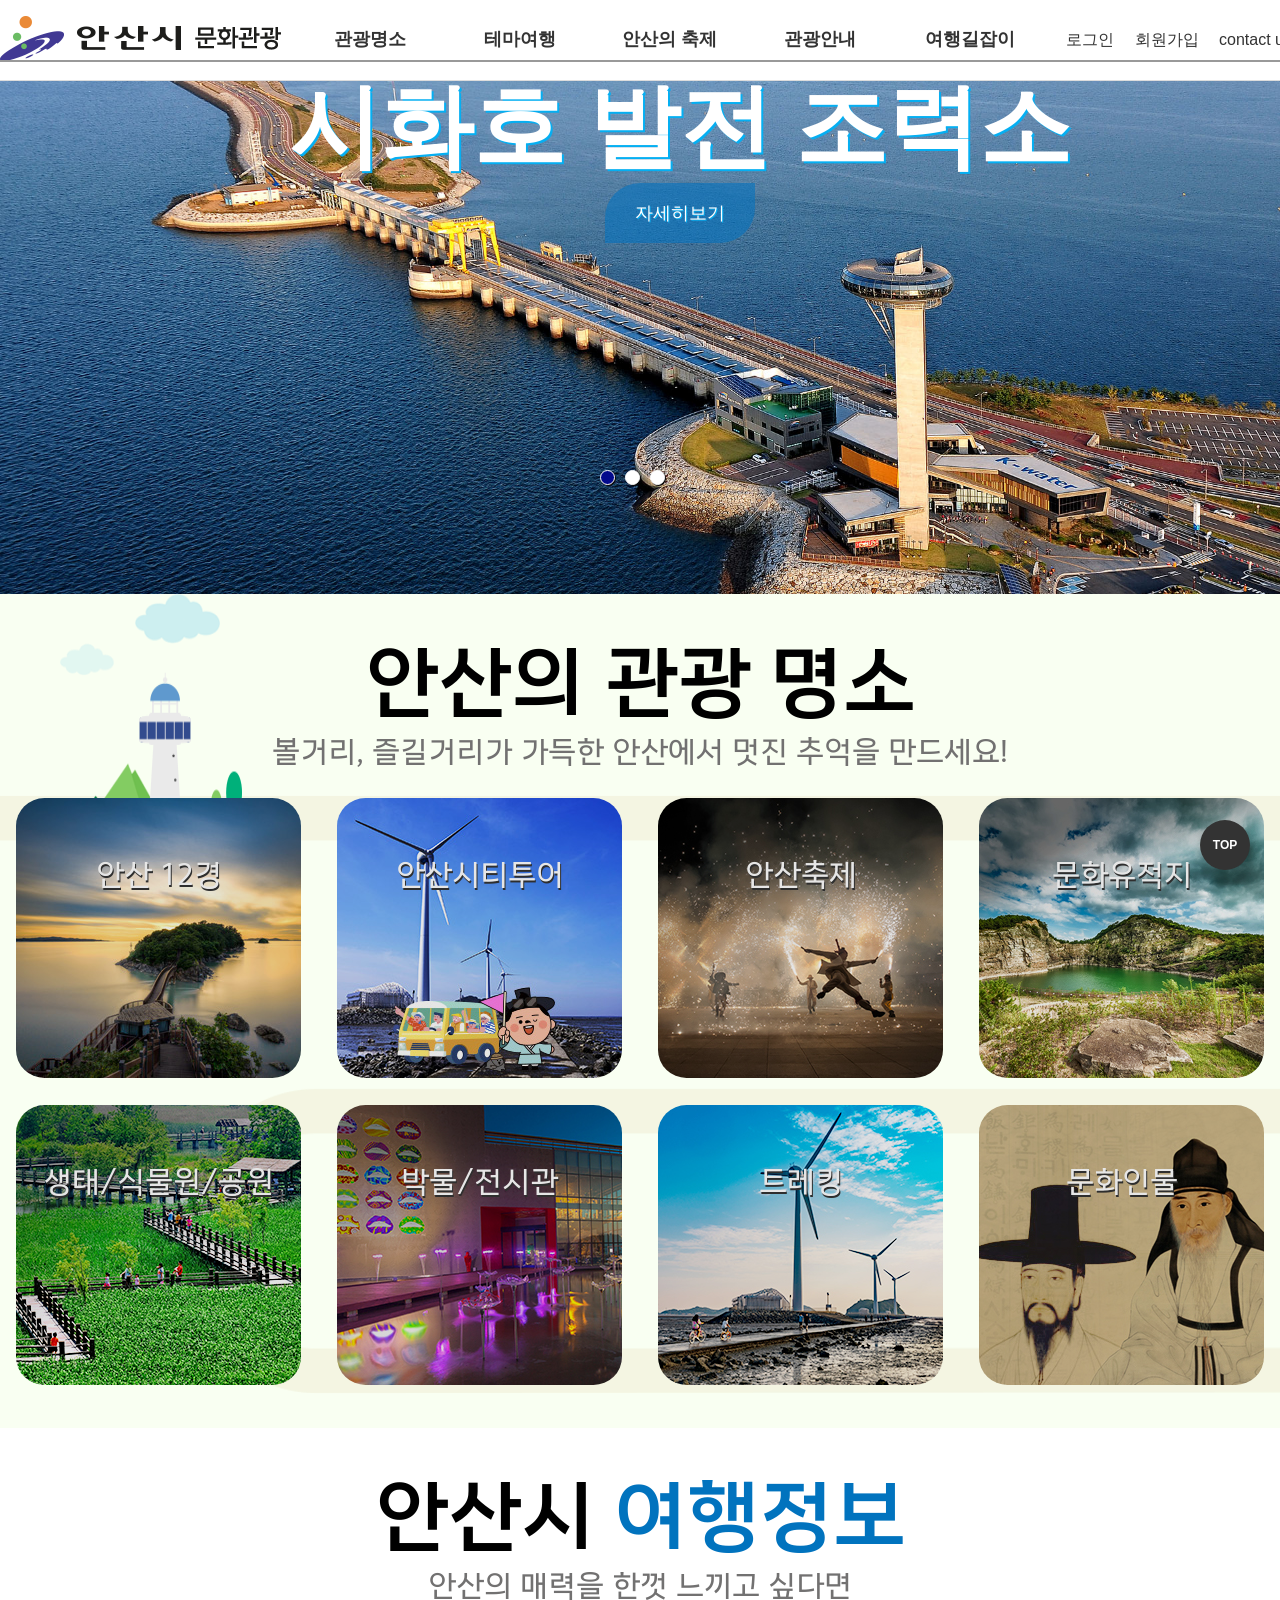
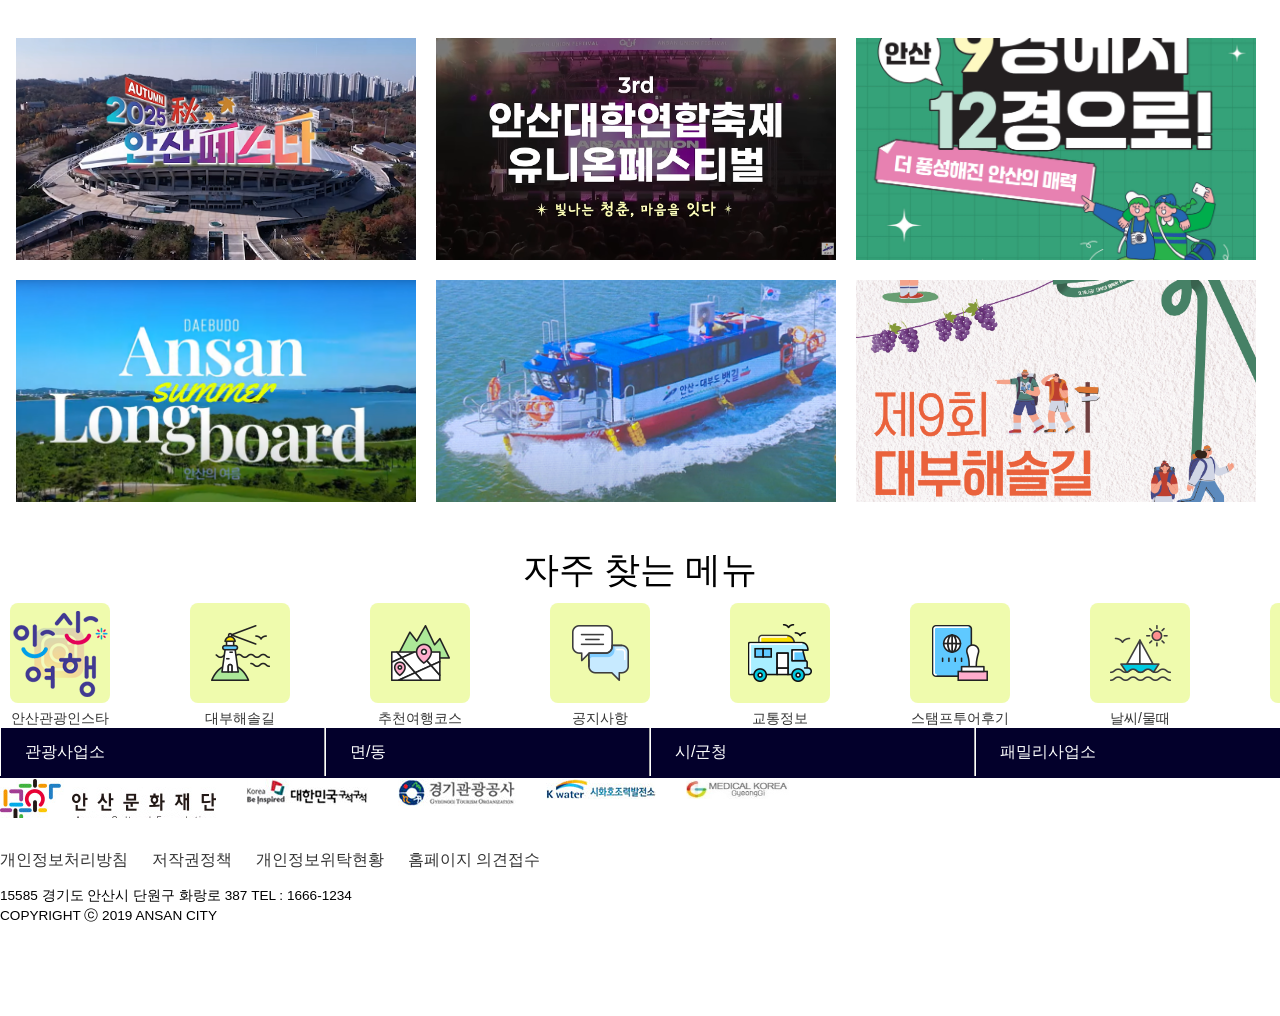
==== commit e90e81e8: "문서화 및 README 정리" ====
--- a/index.html
+++ b/index.html
@@ -1,4 +1,4 @@
-<!DOCTYPE html>
+﻿<!DOCTYPE html>
 <head>
     <meta charset="UTF-8">
     <meta name="viewport" content="width=device-width, initial-scale=1.0, maximum-scale=1.0, minimum-scale=1.0,user-scalable=no,target-densitydpi=medium-dpi">
@@ -31,7 +31,7 @@
         h2 { font-weight: 800; font-size: 60px;}
         h3 { font-weight: 700; font-size: 48px;}
         h4 { font-weight: 600; font-size: 36px;}
-        p { font-family: 'Noto', sans-serif; font-weight: 400px; line-height: 20px;}
+        p { font-family: 'Noto', sans-serif; font-weight: 400; line-height: 20px;}
         p.light { font-weight: 400;}
         p.bold {font-weight: 700;}
         p.seoul { font-family: 'SeoulAlrim'; font-weight: 700;}
@@ -150,7 +150,7 @@
     <div class="wrap">
         <header id="hd">
             <div class="container">
-                <a href="" class="logo">
+                <a href="index.html" class="logo">
                     <img src="./output/longlogo.png" alt="안산문화관광로고">
                 </a>
                 <nav class="gnb">
@@ -160,59 +160,59 @@
                             <ul class="sub">
                                 <li><a href="sub1.html">안산12경</a></li>
                                 <li><a href="sub12.html">안산 BIG5가치</a></li>
-                                <li><a href="sub13.html">김홍도 축제</a></li>
-                                <li><a href="sub14.html">자연관광</a></li>
-                                <li><a href="sub15.html">문화관광</a></li>
-                            </ul>
-                        </li>
-                        <li>
-                            <a href="sub2.html" class="dp2">테마여행</a>
+                                <li><a href="#">김홍도 축제</a></li>
+                                <li><a href="#">자연관광</a></li>
+                                <li><a href="#">문화관광</a></li>
+                            </ul>
+                        </li>
+                        <li>
+                            <a href="#" class="dp2">테마여행</a>
                             <ul class="sub">
                                 <li><a href="sub21.html">안산시티투어</a></li>
-                                <li><a href="sub22.html">안산생태관광</a></li>
-                                <li><a href="sub23.html">안산-대부도 뱃길</a></li>
-                                <li><a href="sub24.html">안산스탬프투어</a></li>
-                                <li><a href="sub25.html">대부도 3박4일</a></li>
+                                <li><a href="#">안산생태관광</a></li>
+                                <li><a href="#">안산-대부도 뱃길</a></li>
+                                <li><a href="#">안산스탬프투어</a></li>
+                                <li><a href="#">대부도 3박4일</a></li>
                             </ul>
                             <nav class="tnb"><a href=""></a><a href=""></a><a href=""></a></nav>
                         </li>
                         <li>
-                            <a href="sub3.html" class="dp3">안산의 축제</a>
+                            <a href="#" class="dp3">안산의 축제</a>
                             <ul class="sub">
-                                <li><a href="sub31.html">국제거리극축제</a></li>
-                                <li><a href="sub32.html">세계인의 날 축제</a></li>
-                                <li><a href="sub33.html">별망성예술제</a></li>
-                                <li><a href="sub34.html">단원미술제</a></li>
-                                <li><a href="sub35.html">대부포도축제</a></li>
+                                <li><a href="#">국제거리극축제</a></li>
+                                <li><a href="#">세계인의 날 축제</a></li>
+                                <li><a href="#">별망성예술제</a></li>
+                                <li><a href="#">단원미술제</a></li>
+                                <li><a href="#">대부포도축제</a></li>
                             </ul>
                             <nav class="tnb"><a href=""></a><a href=""></a><a href=""></a></nav>
                         </li>
                         <li>
-                            <a href="sub4.html" class="dp4">관광안내</a>
+                            <a href="#" class="dp4">관광안내</a>
                             <ul class="sub">
-                                <li><a href="sub41.html">안산의 맛</a></li>
-                                <li><a href="sub42.html">교통정보</a></li>
-                                <li><a href="sub43.html">날씨 * 물때</a></li> <!-- 별모양 가운데 점으로 바꾸기 !-->
-                                <li><a href="sub44.html">관광지도</a></li>
-                                <li><a href="sub45.html">문화관광해설 예약</a></li>
-                            </ul>
-                        </li>
-                        <li>
-                            <a href="sub5.html" class="dp5">여행길잡이</a>
+                                <li><a href="#">안산의 맛</a></li>
+                                <li><a href="#">교통정보</a></li>
+                                <li><a href="#">날씨 * 물때</a></li> <!-- 별모양 가운데 점으로 바꾸기 !-->
+                                <li><a href="#">관광지도</a></li>
+                                <li><a href="#">문화관광해설 예약</a></li>
+                            </ul>
+                        </li>
+                        <li>
+                            <a href="#" class="dp5">여행길잡이</a>
                             <ul class="sub">
-                                <li><a href="sub51.html">공지사항</a></li>
-                                <li><a href="sub52.html">관광안내소</a></li>
-                                <li><a href="sub53.html">관광홍보물 신청</a></li>
-                                <li><a href="sub54.html">관광사진</a></li>
-                                <li><a href="sub55.html">관광홍보 영상</a></li>
+                                <li><a href="#">공지사항</a></li>
+                                <li><a href="#">관광안내소</a></li>
+                                <li><a href="#">관광홍보물 신청</a></li>
+                                <li><a href="#">관광사진</a></li>
+                                <li><a href="#">관광홍보 영상</a></li>
                             </ul>
                         </li>
                     </ul>
                 </nav>
                 <nav class="tnb">
                         <a href="log.html">로그인</a>
-                        <a href="join.html">회원가입</a>
-                        <a href="contact.html">contact us</a>
+                        <a href="#">회원가입</a>
+                        <a href="#">contact us</a>
                 </nav>
             </div>
     </header>
@@ -488,4 +488,4 @@
         </footer>
     </div>
 </body>
-</html>+</html>
--- a/common.css
+++ b/common.css
@@ -31,7 +31,7 @@
 .gnb::before {
     content: "";
     display: block;
-    width: 100vx;
+    width: 100vw;
     height: 0px;
     overflow-y: hidden;
     background-color: #fff;
@@ -134,7 +134,7 @@
 .gnb .sub li a {
     display: block;
     text-overflow: ellipsis;
-    white-space: auto;
+    white-space: normal;
 }
 
 .gnb .sub li:hover a {
@@ -306,4 +306,4 @@
 
 .btn-top:hover {
   background-color: #0056b3;
-}+}
